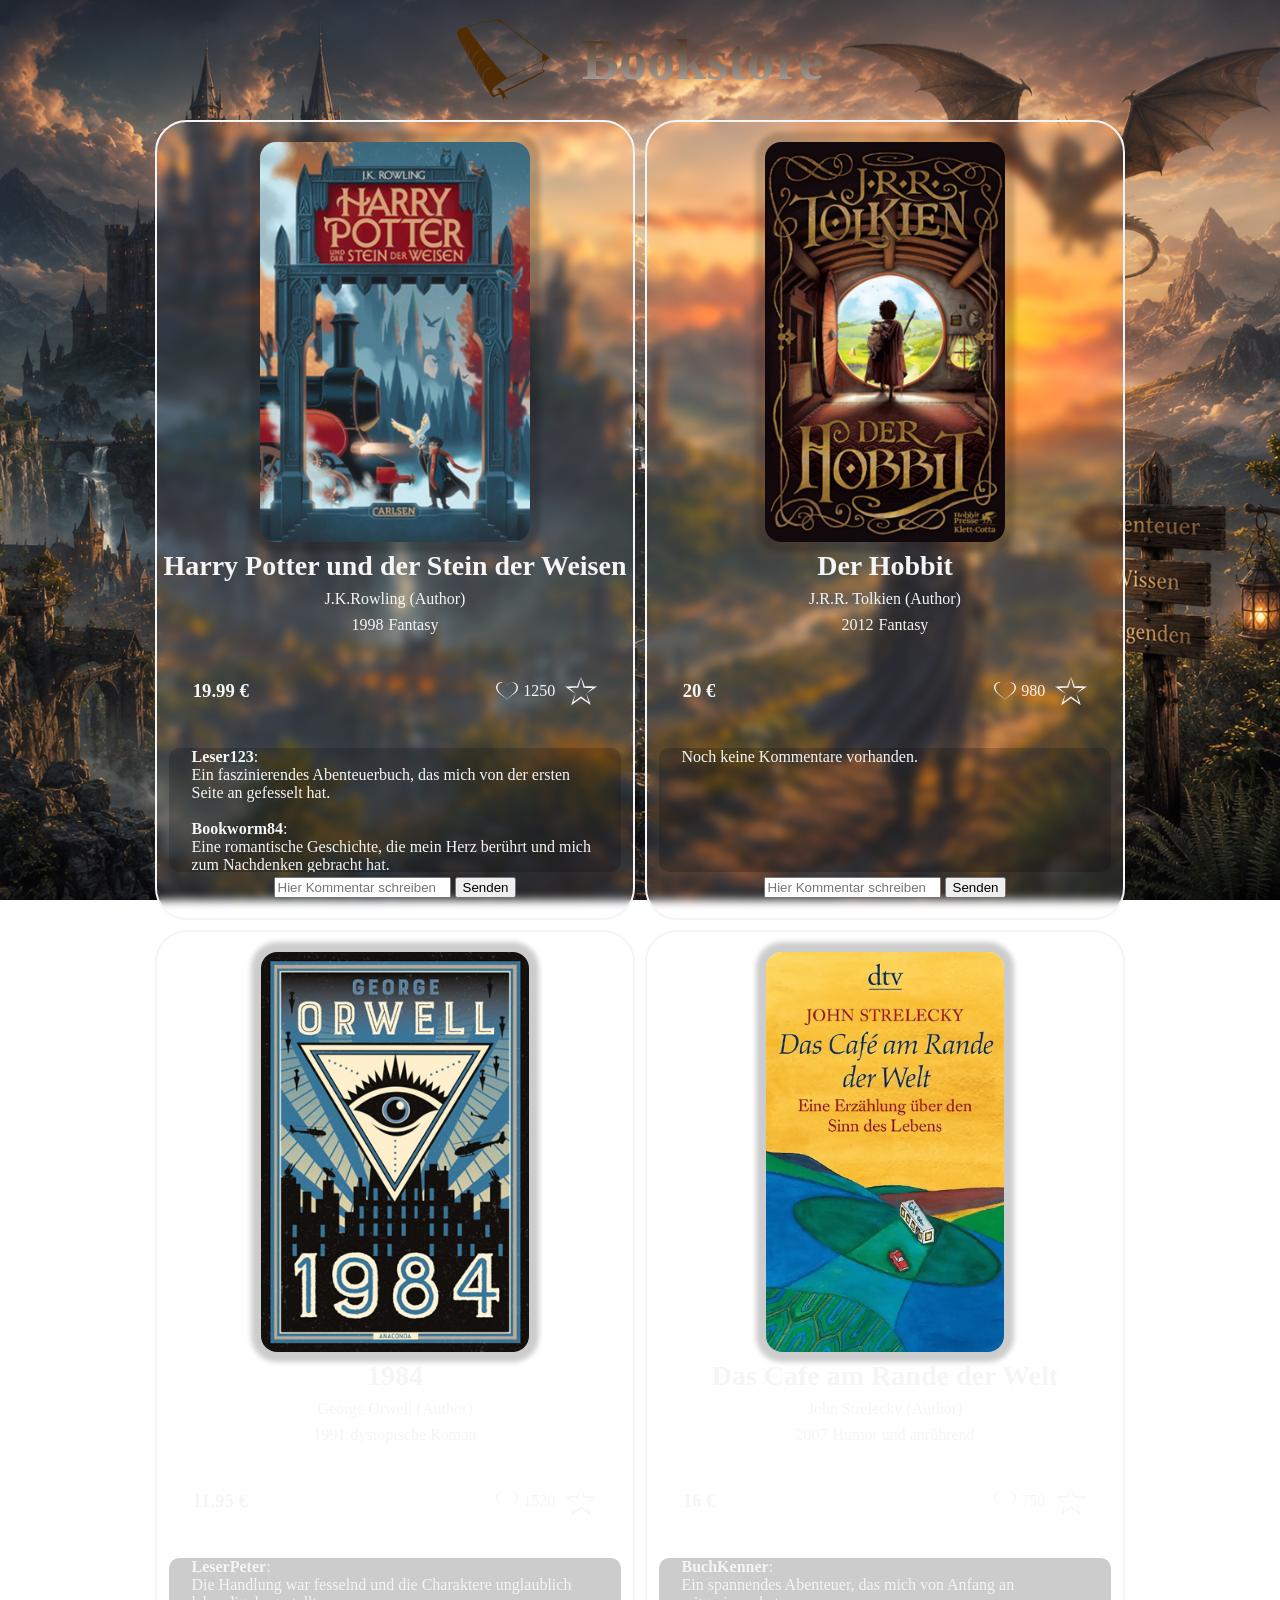
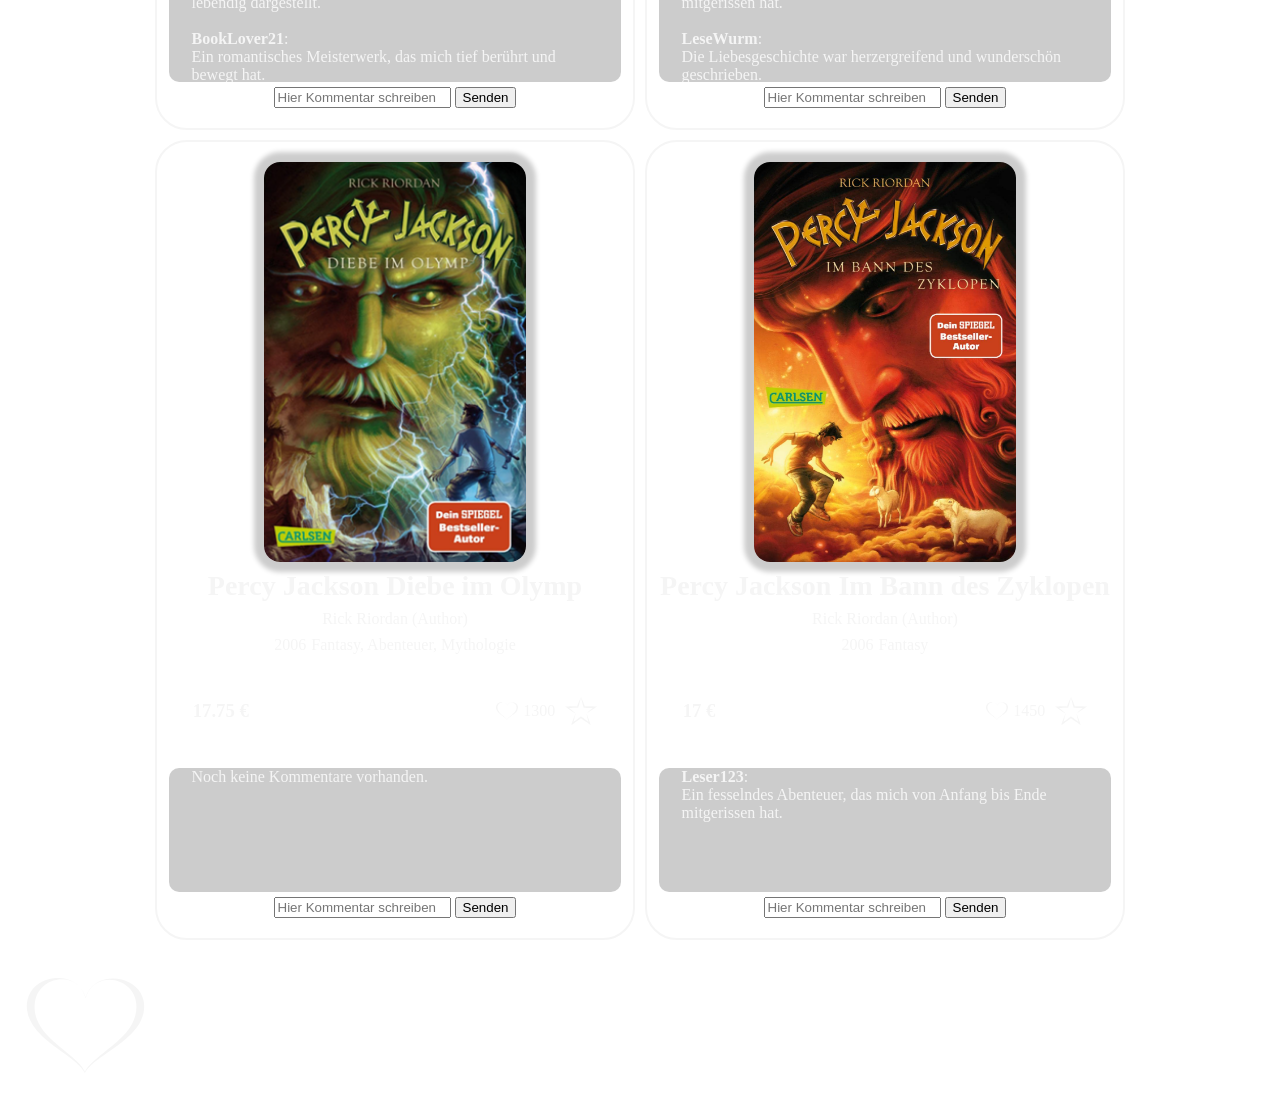
==== index.html @ 599efb66 "add new project" ====
<!DOCTYPE html>
<html lang="de">
<head>
    <meta charset="UTF-8">
    <meta name="viewport" content="width=device-width, initial-scale=1.0">
    <title>Bookstore</title>
    <link rel="stylesheet" href="./style/card.css">
    <link rel="stylesheet" href="./style/gl_style.css">
    <link rel="shortcut icon" href="./assets/icons/book6.svg" type="image/x-icon">
</head>
<body onload="init()">
    <header>
        <img src="./assets/icons/book2.svg" alt="Icon eines Buches">
        <h1>Bookstore</h1>
    </header>
    <main id="bookCards" class="mainBookCards">

    </main>
    <footer>
        <img src="./assets/icons/herz.svg" class="heart" alt="">
    </footer>
</body>
<script src="./scripts/template.js"></script>
<script src="./scripts/library.js"></script>
<script src="./scripts/basic.js"></script>
</html>
---- style/card.css ----
.bookCard {
    width: 30rem;
    height: 50rem;
    border: 2px solid whitesmoke;
    border-radius: 2rem;
    display: flex;
    flex-direction: column;
    justify-content: space-around;
    align-items: center;
    background: rgba(255, 255, 255, 0.10);
    backdrop-filter: blur(5px) saturate(180%);
    -webkit-backdrop-filter: blur(5px) saturate(180%);
}

.titles_authors {
    display: flex;
    flex-direction: column;
    justify-content: center;
    align-items: center;
    gap: 0.5rem;
}

.titles_authors > img {
    height: 400px;
    border-radius: 1rem;
    box-shadow: 0 0 5px 10px rgba(0, 0, 0, 0.2);
}

h2 {
    font-size: 1.75rem;
    color: whitesmoke;
}

.titles_authors  div {
    display: flex;
    gap: 5px;
}

.titles_authors  p {
    font-family: cursive;
    color: whitesmoke;
}

.price_react {
    width: 85%;
    display: flex;
    justify-content: space-between;
    align-items: center;
}

h3 {
    color: whitesmoke;
}

.react {
    display: flex;
    justify-content: center;
    align-items: center;
    gap: 10px;
}

.react p {
    display: flex;
    justify-content: center;
    align-items: center;
    color: whitesmoke;
}

.react img {
    width: 2rem;
    height: 2rem;
    filter: invert(100%) sepia(36%) saturate(2483%) hue-rotate(185deg) brightness(128%) contrast(92%);
}

.commits {
    height: 150px;
    display: flex;
    flex-direction: column;
    justify-content: space-between;
    align-items: center;
    width: 95%;
    gap: 5px;
}

.textOutput {
    display: flex;
    flex-direction: column;
    align-items: center;
    width: 100%;
    height: 100%;
    border-radius: 10px;
    background-color: rgba(0, 0, 0, 0.2);
    color: whitesmoke;
    overflow-x: hidden;
    overflow-y: scroll;
    
}

.textOutput p {
    width: 90%;
}

.textOutput::-webkit-scrollbar{
    width: 8px;
}

.textOutput::-webkit-scrollbar-track{
    background: whitesmoke;
    border-radius: 4px;
    
}

.textOutput::-webkit-scrollbar-thumb{
    background-color: grey;
    border-radius: 4px;
}
---- style/gl_style.css ----
* {
    margin: 0px;
    box-sizing: border-box;
    scroll-behavior: smooth;
}

body {
    width: 100%;
    height: 100vh;
    background-image: url(../assets/img/BG_Bookstore.png);
    background-position: center;
    background-size: cover;
    background-attachment: fixed;
}

header {
    display: flex;
    justify-content: center;
    align-items: center;
    gap: 2rem;
    margin: 1.25rem 0;
}

header > img {
    height: 5rem;
     filter: invert(17%) sepia(53%) saturate(1903%) hue-rotate(17deg) brightness(93%) contrast(103%);
}

h1 {
    font-family: cursive;
    font-size: 3.5rem;
    background: linear-gradient(to top, rgb(187, 187, 187), rgb(56, 26, 0));
    -webkik-background-clip: text;
    background-clip: text;
    color: transparent;
    text-align: center;
}

.mainBookCards  {
    display: flex;
    justify-content: center;
    align-items: center;
    flex-wrap: wrap;
    gap: 10px;
}
/* zur demo svg farblich verändern */
.heart{
    filter: invert(100%) sepia(36%) saturate(2483%) hue-rotate(185deg) brightness(128%) contrast(92%);
}




@media screen and (min-width: 1281px) { 
    
.mainBookCards {
    padding: 0px max(0px, calc(50% - 720px));
    
}

}
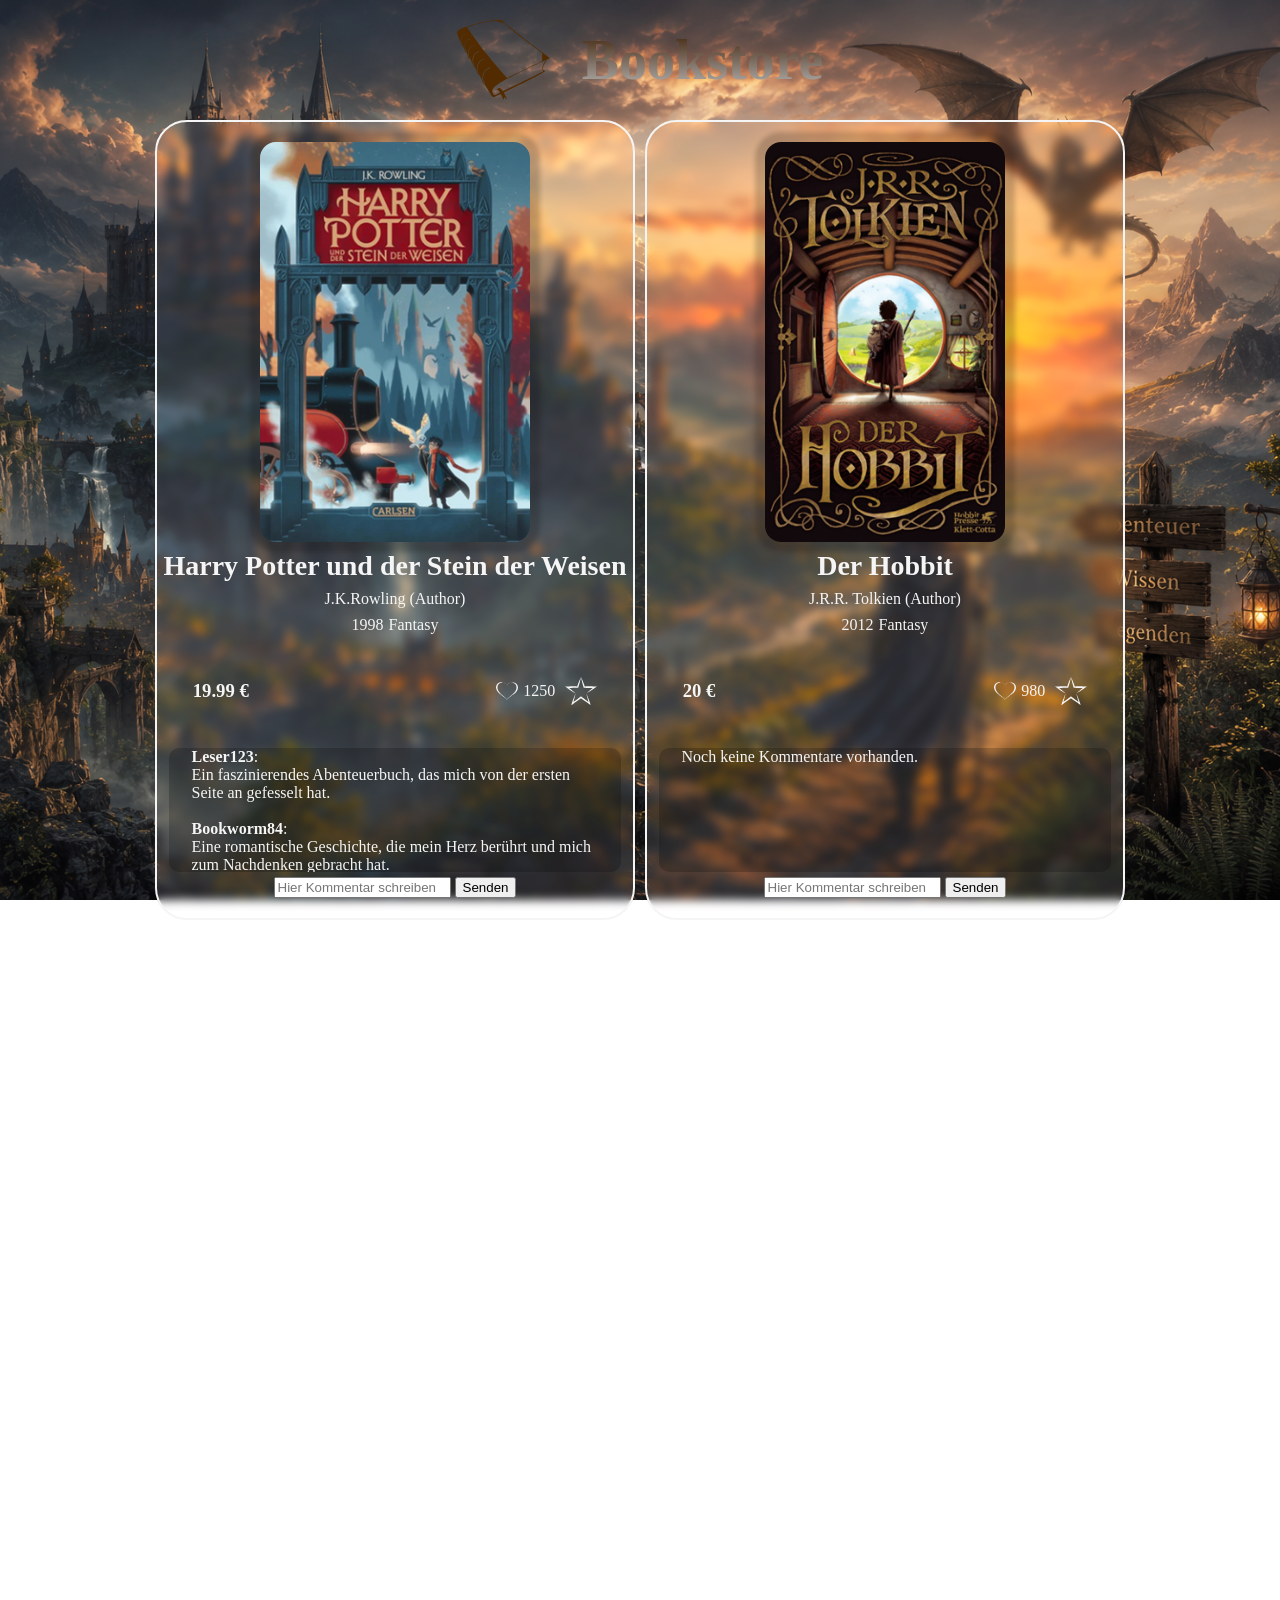
==== commit 60743c66: "add" ====
--- a/index.html
+++ b/index.html
@@ -7,6 +7,9 @@
     <link rel="stylesheet" href="./style/card.css">
     <link rel="stylesheet" href="./style/gl_style.css">
     <link rel="shortcut icon" href="./assets/icons/book6.svg" type="image/x-icon">
+    <script src="./scripts/template.js"></script>
+    <script src="./scripts/library.js"></script>
+    <script src="./scripts/basic.js"></script>
 </head>
 <body onload="init()">
     <header>
@@ -14,13 +17,9 @@
         <h1>Bookstore</h1>
     </header>
     <main id="bookCards" class="mainBookCards">
-
+        
     </main>
     <footer>
-        <img src="./assets/icons/herz.svg" class="heart" alt="">
     </footer>
 </body>
-<script src="./scripts/template.js"></script>
-<script src="./scripts/library.js"></script>
-<script src="./scripts/basic.js"></script>
 </html>
--- a/style/card.css
+++ b/style/card.css
@@ -74,6 +74,18 @@
     filter: invert(100%) sepia(36%) saturate(2483%) hue-rotate(185deg) brightness(128%) contrast(92%);
 }
 
+.aktivLikes {
+    width: 2rem;
+    height: 2rem;
+    filter: invert(100%) sepia(36%) saturate(2483%) hue-rotate(185deg) brightness(128%) contrast(92%);
+}
+
+.aktivLiked {
+    width: 2rem;
+    height: 2rem;
+    filter: invert(100%) sepia(36%) saturate(2483%) hue-rotate(185deg) brightness(128%) contrast(92%);
+}
+
 .commits {
     height: 150px;
     display: flex;
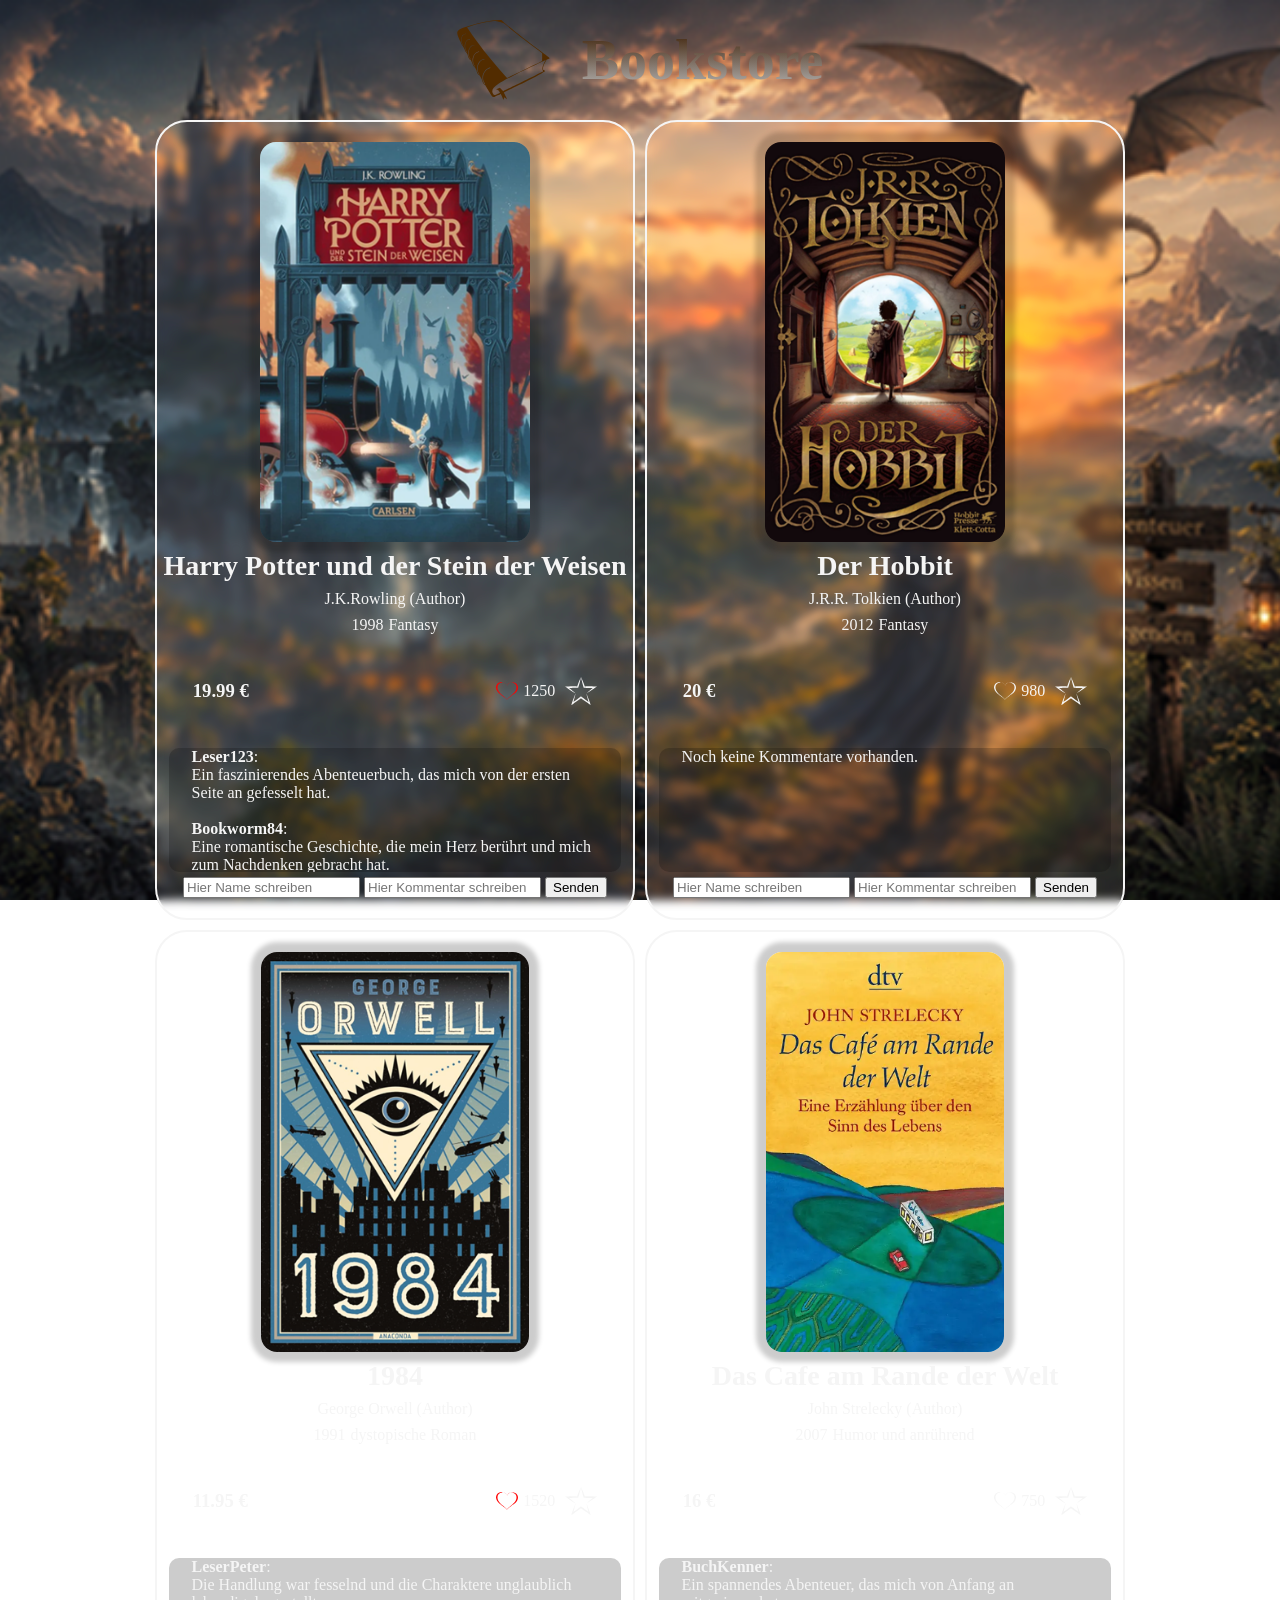
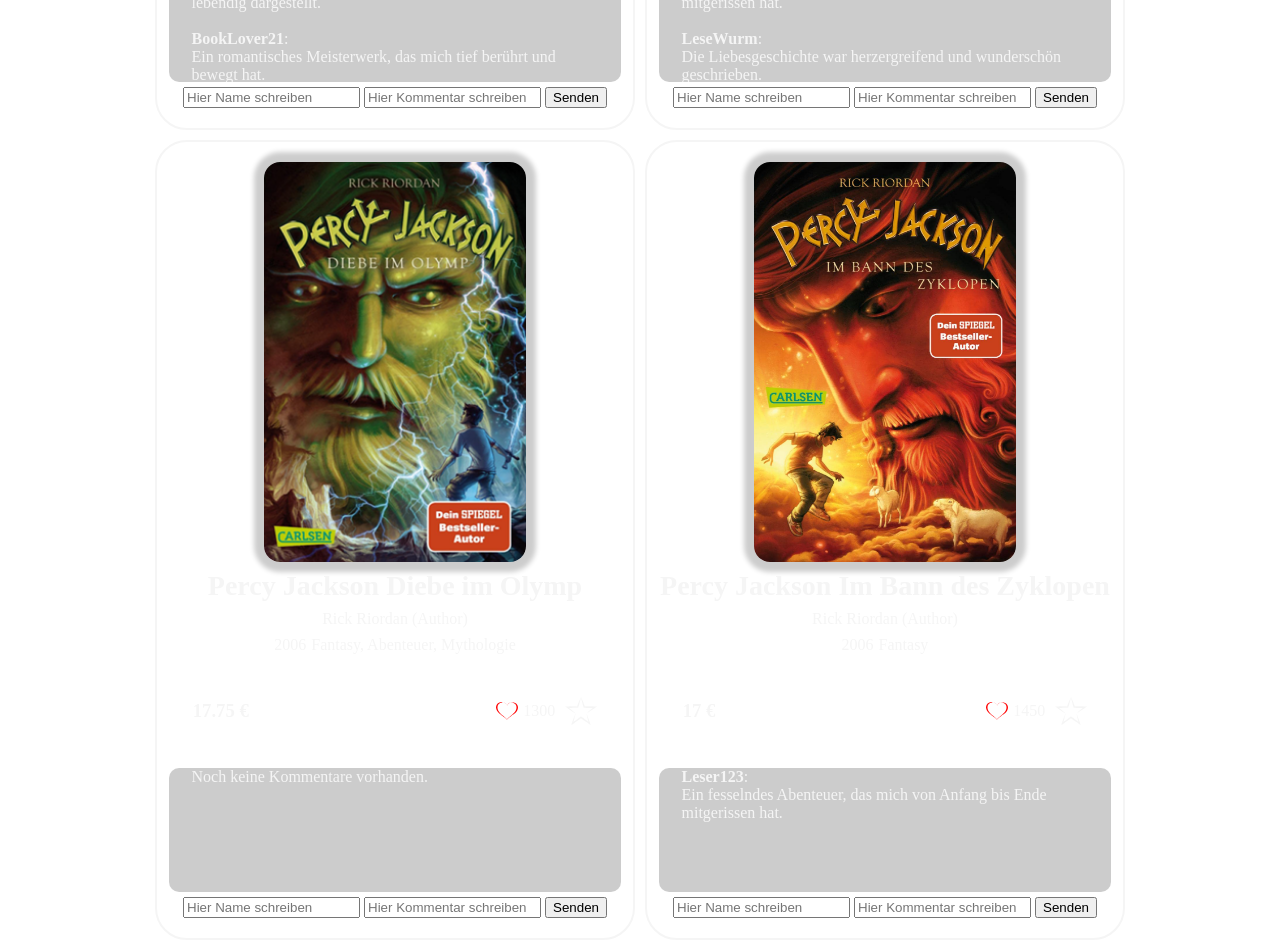
==== commit 82412344: "feat template.js new variable:statusLikeClass for the icon heart," ====
--- a/index.html
+++ b/index.html
@@ -12,7 +12,7 @@
     <script src="./scripts/basic.js"></script>
 </head>
 <body onload="init()">
-    <header>
+    <header >
         <img src="./assets/icons/book2.svg" alt="Icon eines Buches">
         <h1>Bookstore</h1>
     </header>
--- a/style/card.css
+++ b/style/card.css
@@ -1,5 +1,3 @@
-
-
 .bookCard {
     width: 30rem;
     height: 50rem;
@@ -68,7 +66,7 @@
     color: whitesmoke;
 }
 
-.react img {
+.iconStyle{
     width: 2rem;
     height: 2rem;
     filter: invert(100%) sepia(36%) saturate(2483%) hue-rotate(185deg) brightness(128%) contrast(92%);
@@ -77,13 +75,13 @@
 .aktivLikes {
     width: 2rem;
     height: 2rem;
-    filter: invert(100%) sepia(36%) saturate(2483%) hue-rotate(185deg) brightness(128%) contrast(92%);
+    filter: invert(17%) sepia(97%) saturate(6843%) hue-rotate(359deg) brightness(111%) contrast(118%);
 }
 
-.aktivLiked {
+.aktivFavorit {
     width: 2rem;
     height: 2rem;
-    filter: invert(100%) sepia(36%) saturate(2483%) hue-rotate(185deg) brightness(128%) contrast(92%);
+    filter: invert(97%) sepia(39%) saturate(7486%) hue-rotate(353deg) brightness(105%) contrast(105%);
 }
 
 .commits {
--- a/style/gl_style.css
+++ b/style/gl_style.css
@@ -24,7 +24,7 @@
 
 header > img {
     height: 5rem;
-     filter: invert(17%) sepia(53%) saturate(1903%) hue-rotate(17deg) brightness(93%) contrast(103%);
+    filter: invert(17%) sepia(53%) saturate(1903%) hue-rotate(17deg) brightness(93%) contrast(103%);
 }
 
 h1 {
@@ -44,13 +44,14 @@
     flex-wrap: wrap;
     gap: 10px;
 }
-/* zur demo svg farblich verändern */
+
 .heart{
     filter: invert(100%) sepia(36%) saturate(2483%) hue-rotate(185deg) brightness(128%) contrast(92%);
 }
 
-
-
+#nameInput {
+    width: 4rem;
+}
 
 @media screen and (min-width: 1281px) { 
     
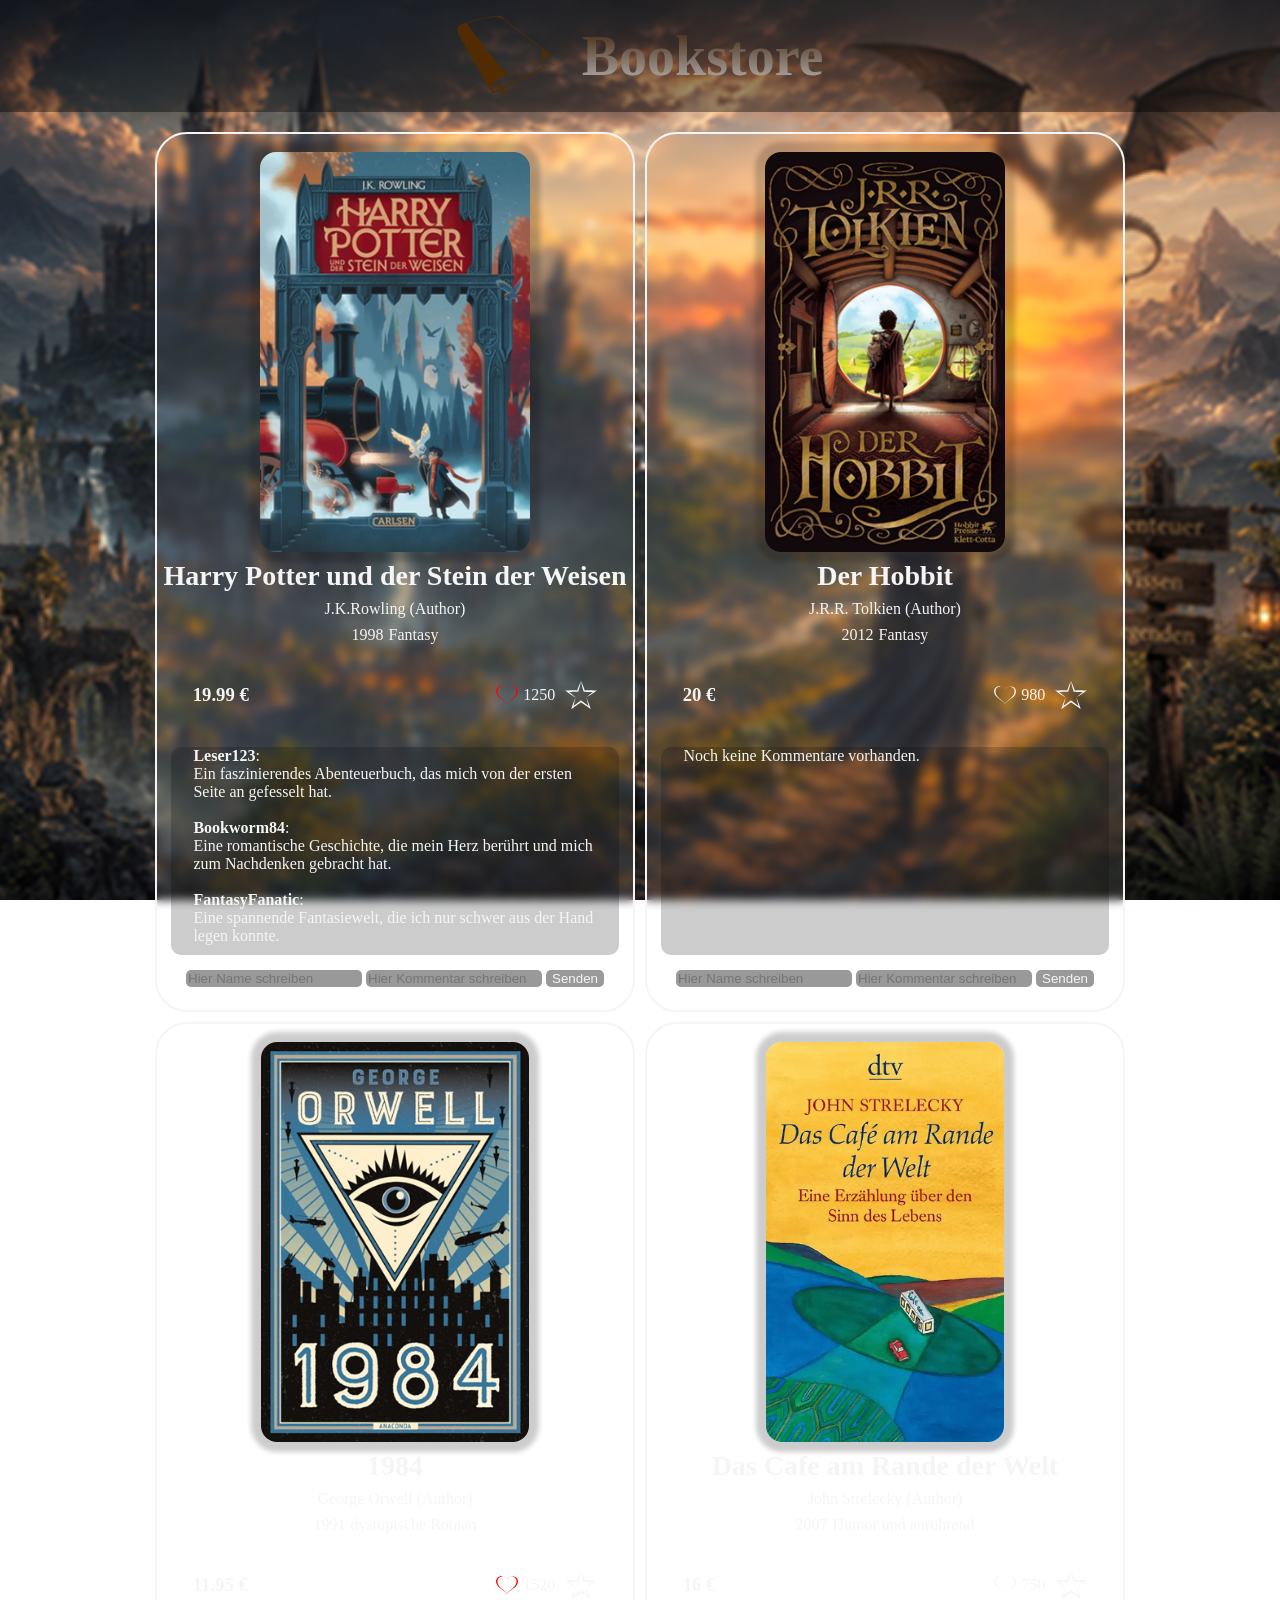
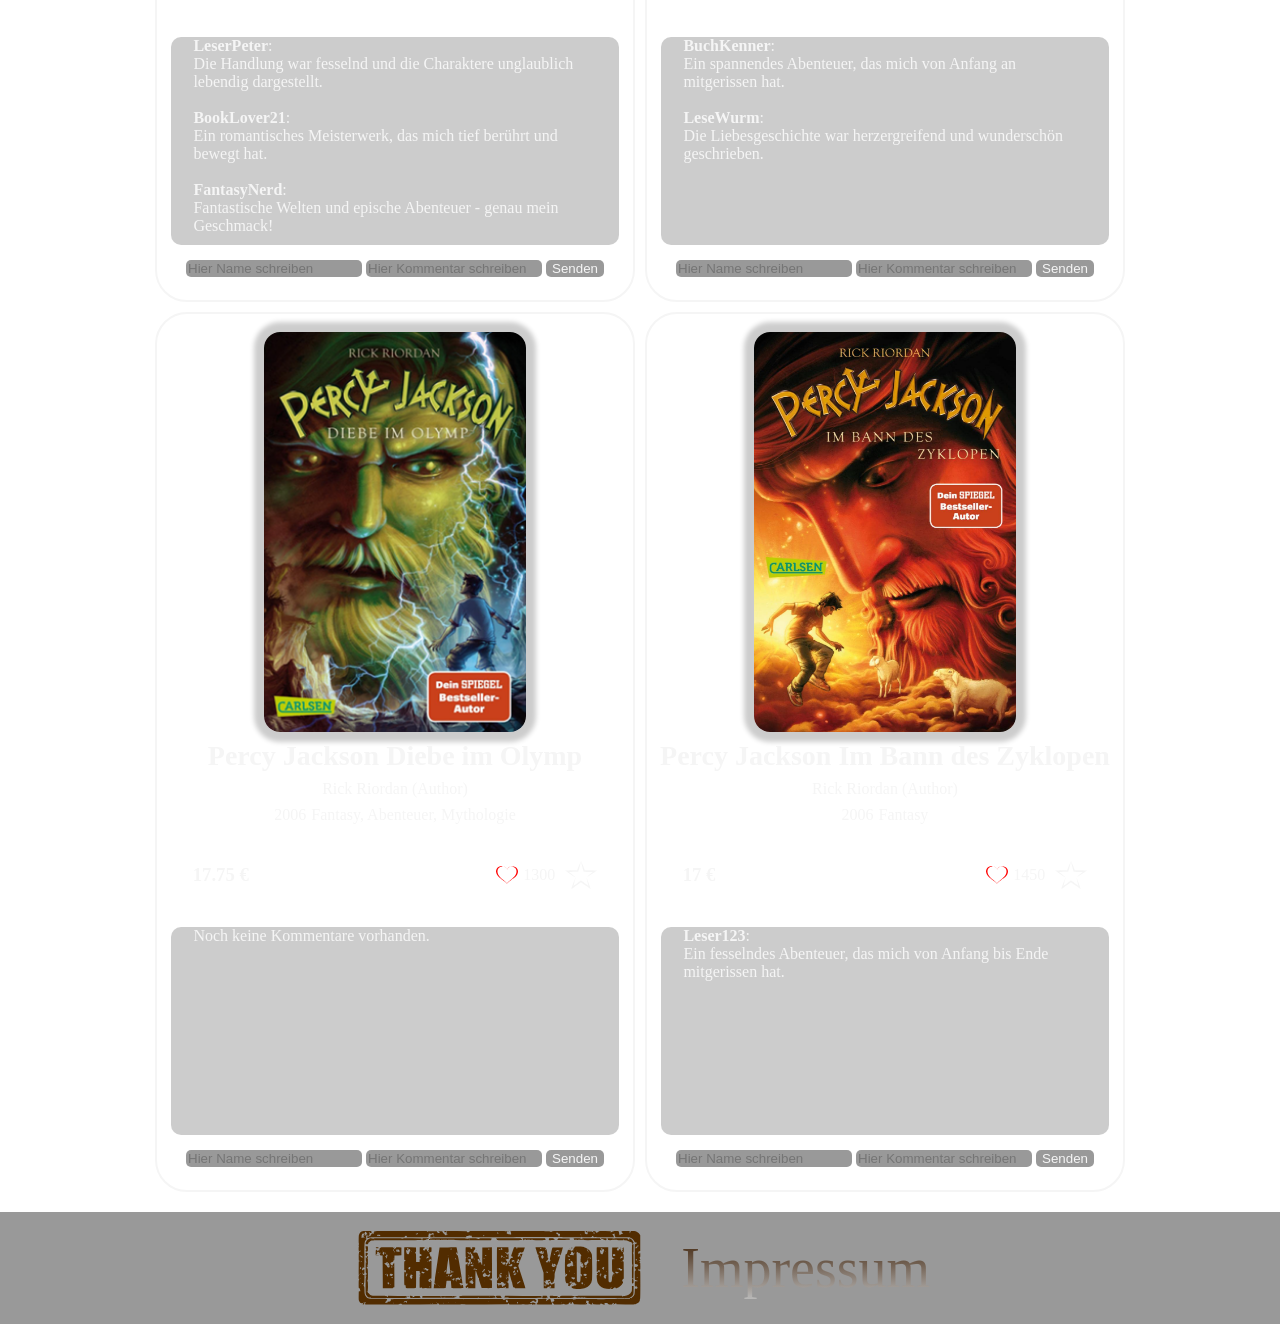
==== commit 1353823a: "add: impressum.html add new icon impressum refactor: gl_style.css footer" ====
--- a/index.html
+++ b/index.html
@@ -20,6 +20,8 @@
         
     </main>
     <footer>
+        <img src="./assets/icons/Impressum.svg" alt="Icon Thank You">
+        <a href="./impressum.html" target="_blank">Impressum</a>
     </footer>
 </body>
 </html>
--- a/style/card.css
+++ b/style/card.css
@@ -1,6 +1,6 @@
 .bookCard {
     width: 30rem;
-    height: 50rem;
+    height: 55rem;
     border: 2px solid whitesmoke;
     border-radius: 2rem;
     display: flex;
@@ -21,7 +21,7 @@
 }
 
 .titles_authors > img {
-    height: 400px;
+    height: 25rem;
     border-radius: 1rem;
     box-shadow: 0 0 5px 10px rgba(0, 0, 0, 0.2);
 }
@@ -85,21 +85,38 @@
 }
 
 .commits {
-    height: 150px;
+    height: 15rem;
     display: flex;
     flex-direction: column;
     justify-content: space-between;
     align-items: center;
     width: 95%;
     gap: 5px;
+    margin-bottom: 5px;
+}
+
+.readInput > input {
+    width: 11rem;
+    background-color: rgba(0, 0, 0, 0.4);
+    border: none;
+    border-radius: 5px;
+    color: whitesmoke;
+}
+
+.readInput > button {
+    background-color: rgba(0, 0, 0, 0.4);
+    color: whitesmoke;
+    border: none;
+    border-radius: 5px;
+    cursor: pointer;
 }
 
 .textOutput {
     display: flex;
     flex-direction: column;
     align-items: center;
-    width: 100%;
-    height: 100%;
+    width: 28rem;
+    height: 13rem;
     border-radius: 10px;
     background-color: rgba(0, 0, 0, 0.2);
     color: whitesmoke;
@@ -125,4 +142,23 @@
 .textOutput::-webkit-scrollbar-thumb{
     background-color: grey;
     border-radius: 4px;
+}
+
+@media screen and (min-width: 550px) and (max-width: 768px) {
+    html {
+        font-size: 14px;
+    }
+}
+
+@media screen and (min-width: 0px) and (max-width: 549px) {
+    html {
+        font-size: 10px;
+    }
+
+    .readInput {
+        display: flex;
+        flex-wrap: wrap;
+        justify-content: center;
+        gap: 4px;
+    }
 }
--- a/style/gl_style.css
+++ b/style/gl_style.css
@@ -15,11 +15,13 @@
 }
 
 header {
+    height: 7rem;
     display: flex;
     justify-content: center;
     align-items: center;
     gap: 2rem;
-    margin: 1.25rem 0;
+    margin-bottom: 1.25rem;
+    background-color: rgba(0, 0, 0, 0.4);
 }
 
 header > img {
@@ -53,6 +55,32 @@
     width: 4rem;
 }
 
+footer{
+    height: 7rem;
+    display: flex;
+    justify-content: center;
+    align-items: center;
+    gap: 2rem;
+    margin-top: 1.25rem;
+    background-color: rgba(0, 0, 0, 0.4);
+}
+
+footer > img {
+     height: 5rem;
+    filter: invert(17%) sepia(53%) saturate(1903%) hue-rotate(17deg) brightness(93%) contrast(103%);
+}
+
+footer > a {
+    font-family: cursive;
+    font-size: 3.5rem;
+    background: linear-gradient(to top, rgb(187, 187, 187), rgb(56, 26, 0));
+    -webkik-background-clip: text;
+    background-clip: text;
+    color: transparent;
+    text-align: center;
+
+}
+
 @media screen and (min-width: 1281px) { 
     
 .mainBookCards {
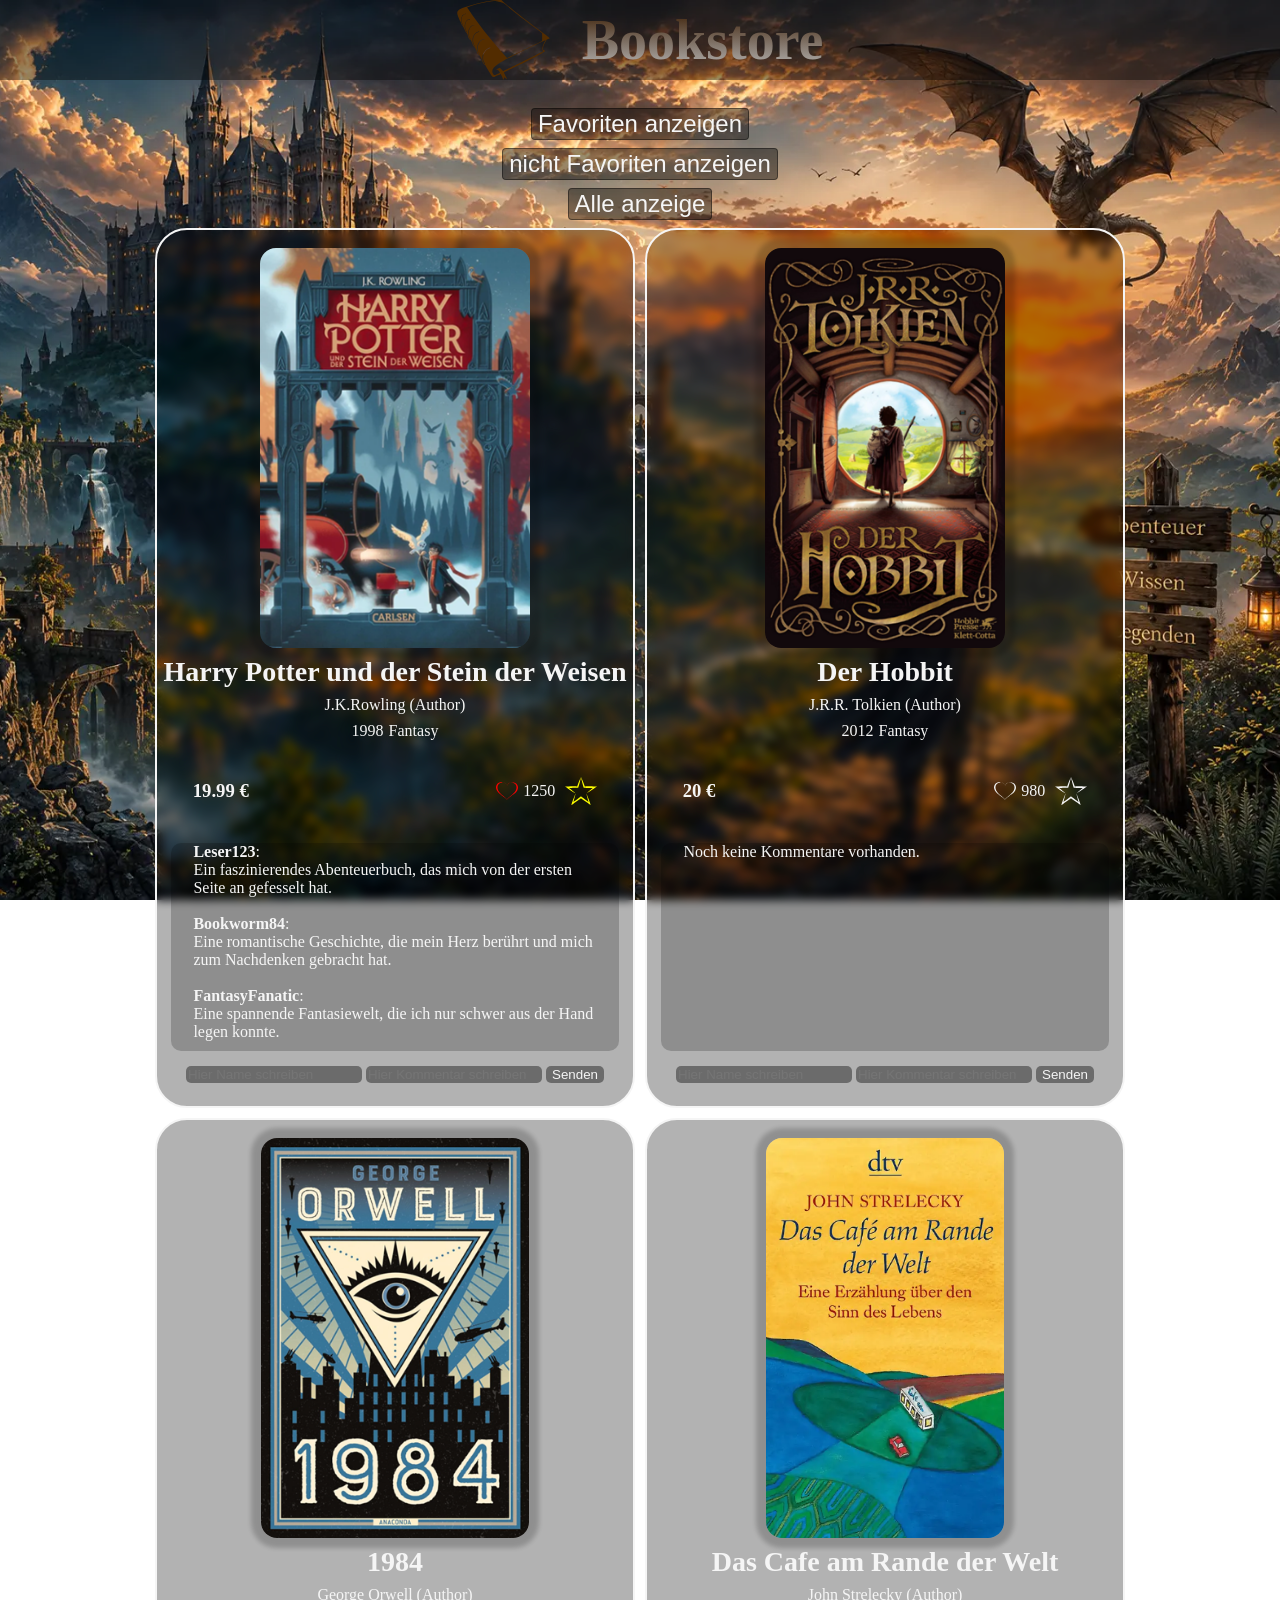
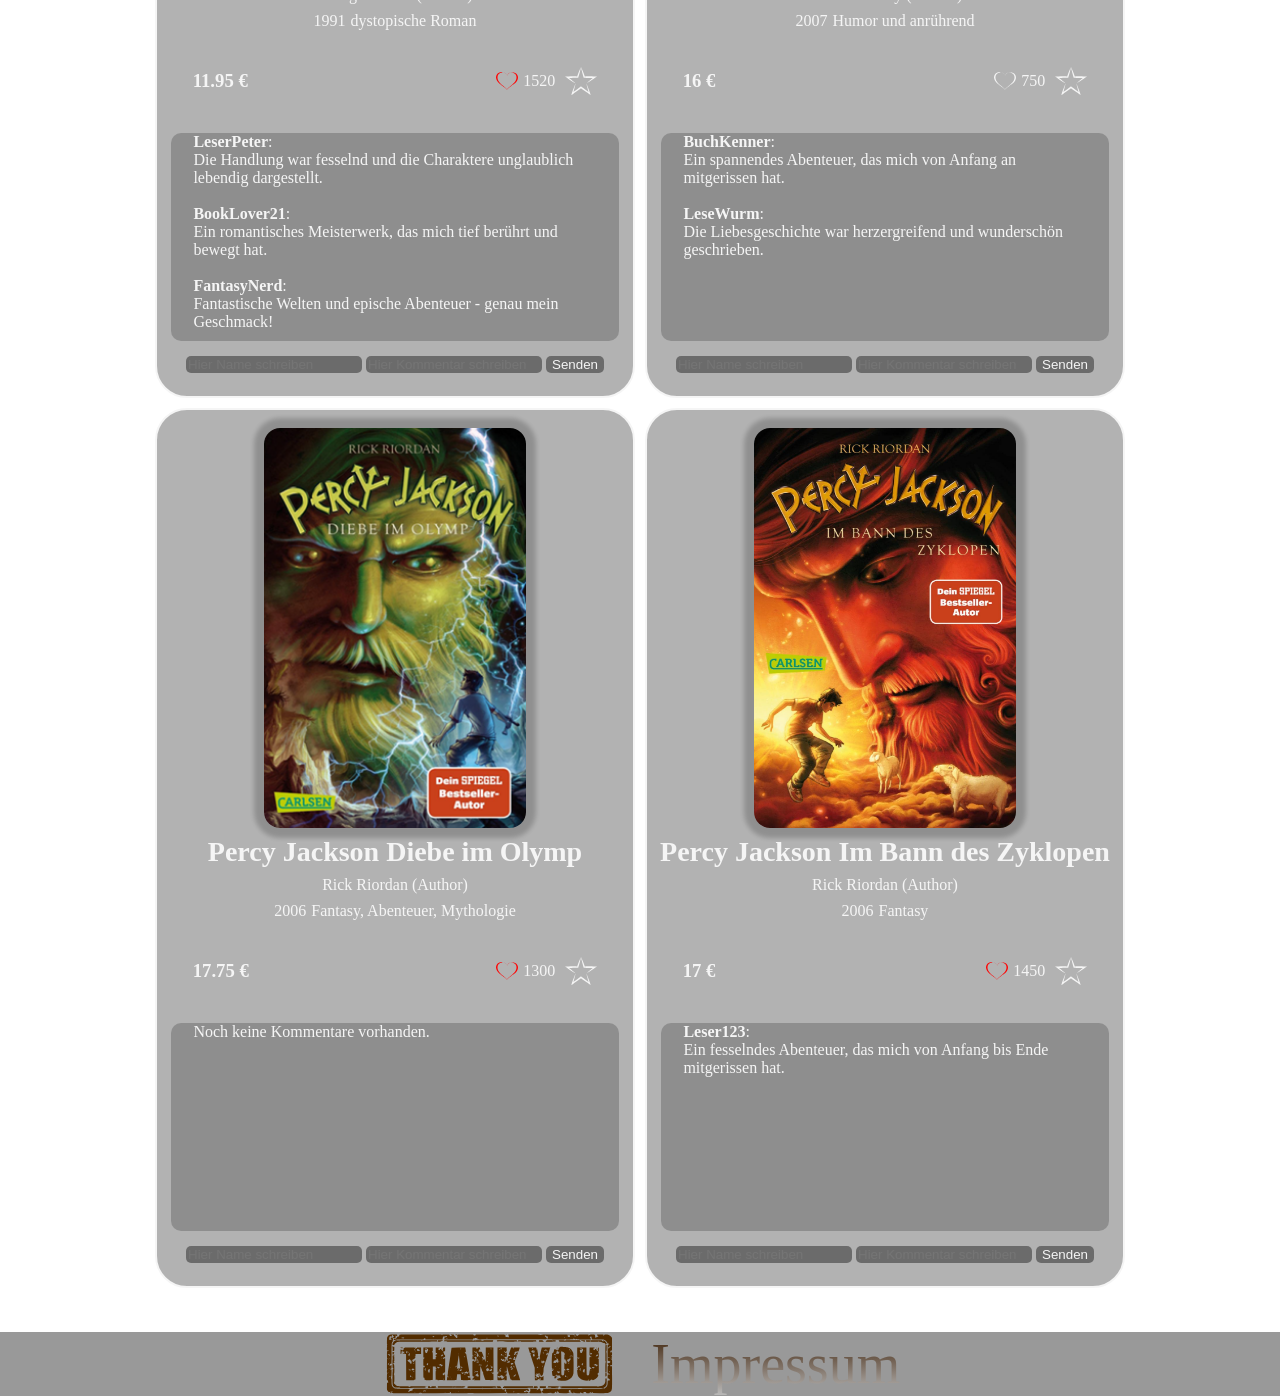
==== commit e1b918fb: "feat new funktion favoriten zeigen" ====
--- a/index.html
+++ b/index.html
@@ -16,6 +16,9 @@
         <img src="./assets/icons/book2.svg" alt="Icon eines Buches">
         <h1>Bookstore</h1>
     </header>
+    <button onclick="showFavorit()">Favoriten anzeigen</button>
+    <button onclick="showNotFavorit()">nicht Favoriten anzeigen</button>
+    <button onclick="renderBookCards()">Alle anzeige</button>
     <main id="bookCards" class="mainBookCards">
         
     </main>
--- a/style/card.css
+++ b/style/card.css
@@ -7,7 +7,7 @@
     flex-direction: column;
     justify-content: space-around;
     align-items: center;
-    background: rgba(255, 255, 255, 0.10);
+    background: rgba(0, 0, 0, 0.30);
     backdrop-filter: blur(5px) saturate(180%);
     -webkit-backdrop-filter: blur(5px) saturate(180%);
 }
@@ -130,7 +130,7 @@
 }
 
 .textOutput::-webkit-scrollbar{
-    width: 8px;
+    width: 4px;
 }
 
 .textOutput::-webkit-scrollbar-track{
--- a/style/gl_style.css
+++ b/style/gl_style.css
@@ -6,15 +6,20 @@
 }
 
 body {
+    display: flex;
+    flex-direction: column;
+    align-items: center;
+    gap: 0.5rem;
     width: 100%;
     height: 100vh;
-    background-image: url(../assets/img/BG_Bookstore.png);
+    background-image: url(../assets/img/BG2_Bookstore.webp);
     background-position: center;
     background-size: cover;
     background-attachment: fixed;
 }
 
 header {
+    width: 100%;
     height: 7rem;
     display: flex;
     justify-content: center;
@@ -39,12 +44,21 @@
     text-align: center;
 }
 
+body > button {
+    background: rgba(0, 0, 0, 0.4);
+    border: 1px solid rgba(0, 0, 0, 0.4);
+    border-radius: 0.25rem;
+    color: whitesmoke;
+    font-size: 1.5rem;
+}
+
 .mainBookCards  {
     display: flex;
     justify-content: center;
     align-items: center;
     flex-wrap: wrap;
     gap: 10px;
+    margin-bottom: 1rem;
 }
 
 .heart{
@@ -56,7 +70,8 @@
 }
 
 footer{
-    height: 7rem;
+    width: 100%;
+    height: 9rem;
     display: flex;
     justify-content: center;
     align-items: center;
@@ -66,7 +81,7 @@
 }
 
 footer > img {
-     height: 5rem;
+    height: 4rem;
     filter: invert(17%) sepia(53%) saturate(1903%) hue-rotate(17deg) brightness(93%) contrast(103%);
 }
 
@@ -83,9 +98,17 @@
 
 @media screen and (min-width: 1281px) { 
     
-.mainBookCards {
+    .mainBookCards {
     padding: 0px max(0px, calc(50% - 720px));
     
 }
 
+}
+
+@media screen and (min-width: 0px) and (max-width: 549px) {
+
+    footer {
+        flex-direction: column;
+        gap: 1rem;
+    }
 }
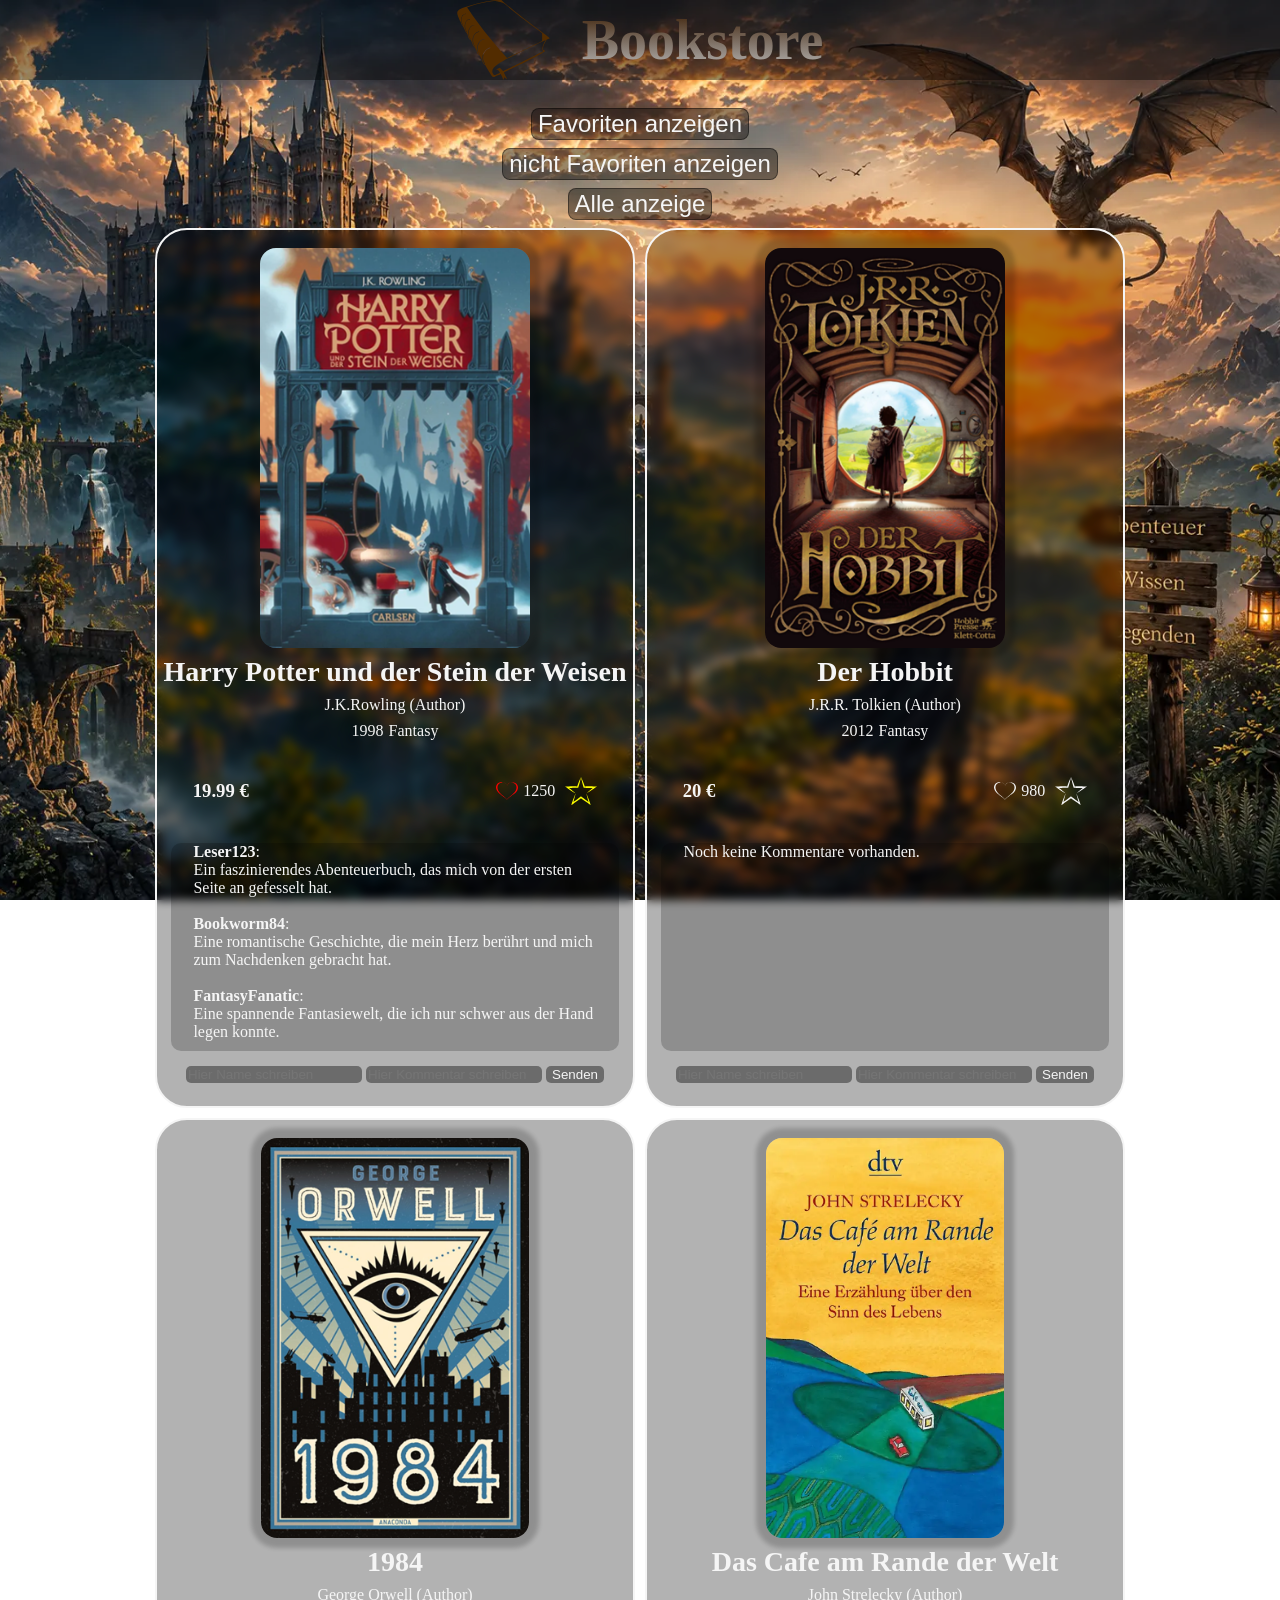
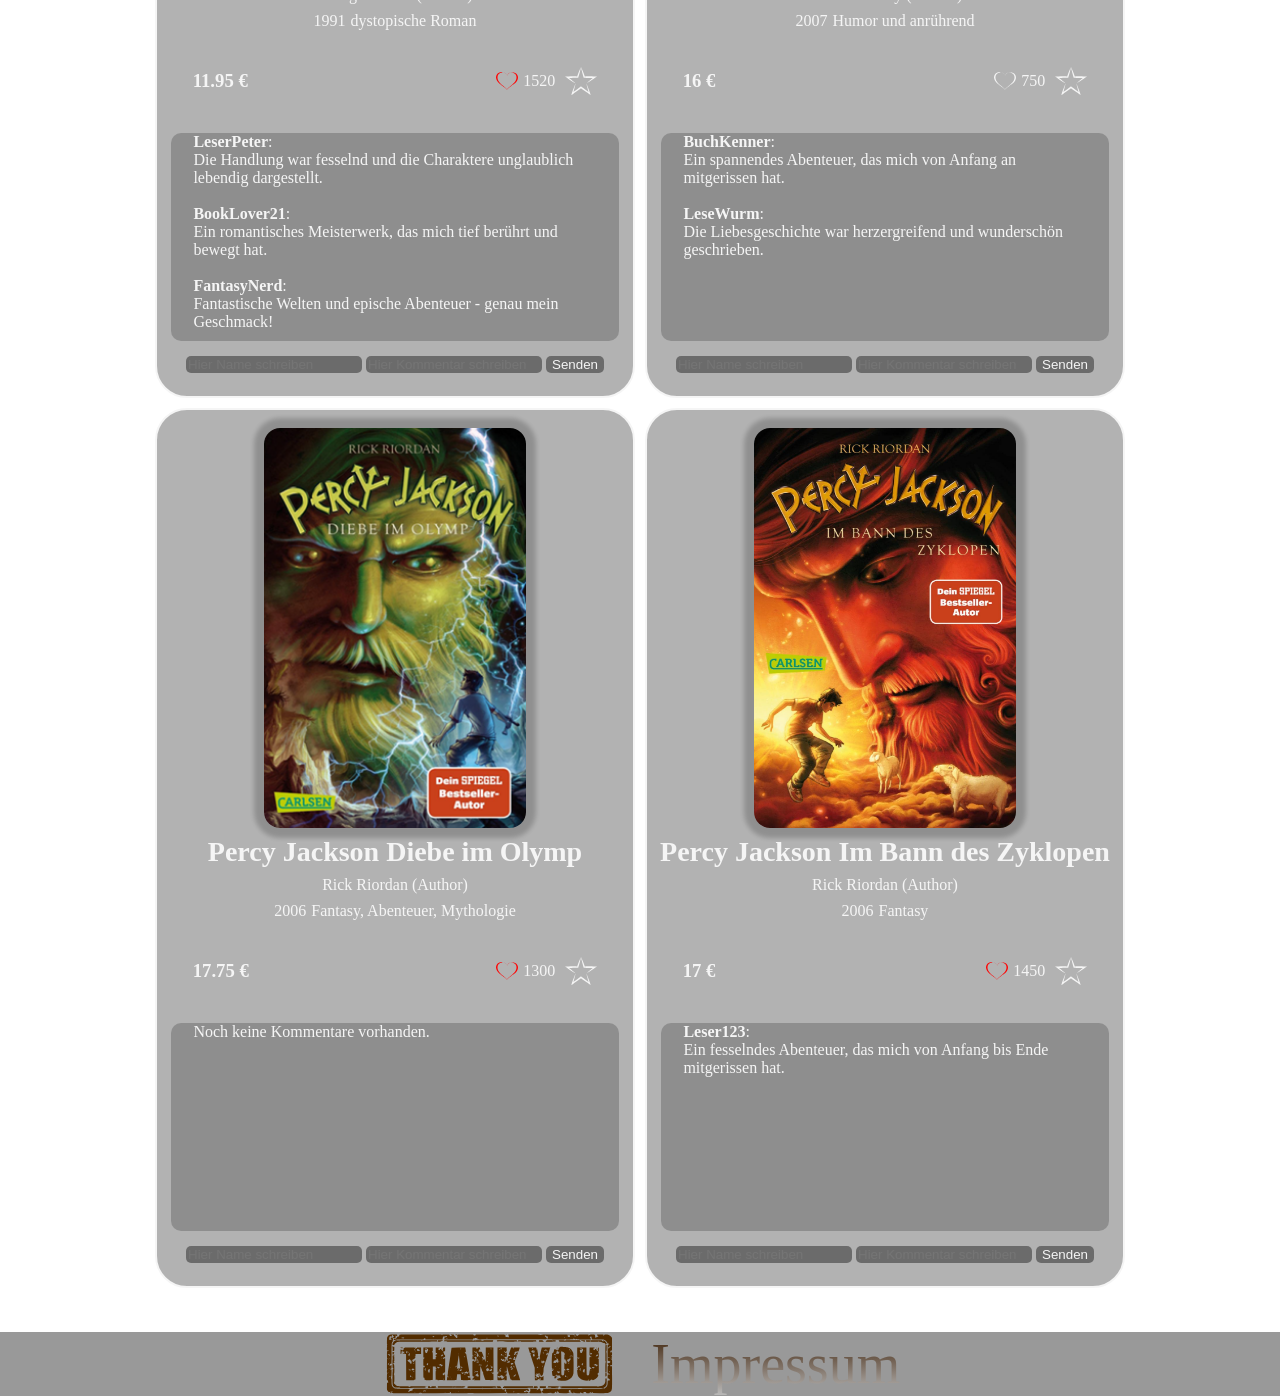
==== commit b087b83e: "refactor aria-label" ====
--- a/index.html
+++ b/index.html
@@ -16,9 +16,9 @@
         <img src="./assets/icons/book2.svg" alt="Icon eines Buches">
         <h1>Bookstore</h1>
     </header>
-    <button onclick="showFavorit()">Favoriten anzeigen</button>
-    <button onclick="showNotFavorit()">nicht Favoriten anzeigen</button>
-    <button onclick="renderBookCards()">Alle anzeige</button>
+    <button aria-label="Favoriten anzeigen" onclick="showFavorit()">Favoriten anzeigen</button>
+    <button aria-label="Nicht Favorisierte anzeigen" onclick="showNotFavorit()">nicht Favoriten anzeigen</button>
+    <button aria-label="Alle anzeigen" onclick="renderBookCards()">Alle anzeige</button>
     <main id="bookCards" class="mainBookCards">
         
     </main>
--- a/style/gl_style.css
+++ b/style/gl_style.css
@@ -47,9 +47,10 @@
 body > button {
     background: rgba(0, 0, 0, 0.4);
     border: 1px solid rgba(0, 0, 0, 0.4);
-    border-radius: 0.25rem;
+    border-radius: 0.5rem;
     color: whitesmoke;
     font-size: 1.5rem;
+    cursor: pointer;
 }
 
 .mainBookCards  {
